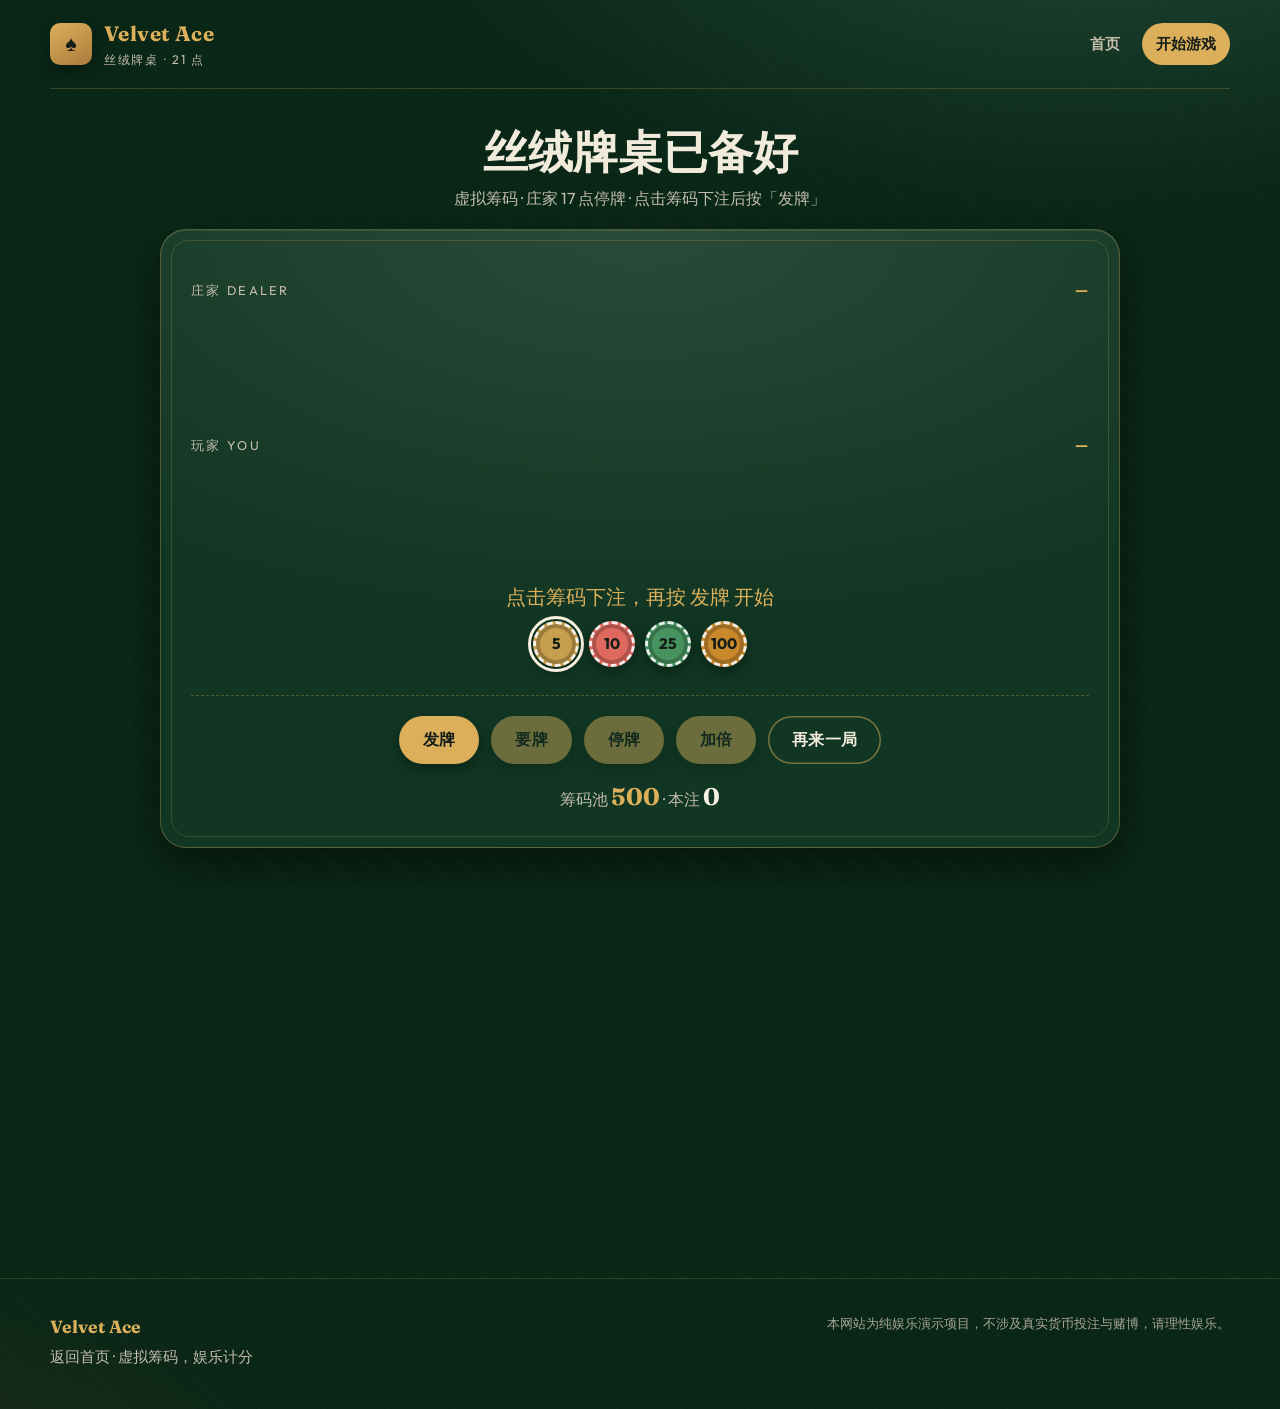
==== game.html @ 806f7ed6 "Update game.html via Marvis" ====
<!DOCTYPE html>
<html lang="zh-CN">
<head>
  <meta charset="UTF-8">
  <meta name="viewport" content="width=device-width, initial-scale=1.0">
  <title>开始游戏 — Velvet Ace 21 点 Blackjack | 在线扑克牌 21 点</title>
  <meta name="description" content="立即开始一局网页 21 点（Blackjack）：庄家 17 点停牌，支持要牌、停牌、加倍下注，Blackjack 2.5 倍赔付。免费、免安装，浏览器直接玩。">
  <meta name="robots" content="index, follow">
  <link rel="canonical" href="https://velvetace.example/game.html">

  <meta property="og:type" content="website">
  <meta property="og:site_name" content="Velvet Ace">
  <meta property="og:title" content="开始 21 点 — Velvet Ace Blackjack">
  <meta property="og:description" content="免费网页 21 点，即时发牌，支持加倍，Blackjack 2.5 倍赔付。无需下载。">
  <meta property="og:image" content="https://velvetace.example/assets/img/og-cover.png">

  <link rel="icon" href="assets/img/icon.svg" type="image/svg+xml">
  <link rel="manifest" href="manifest.webmanifest">

  <link rel="preconnect" href="https://fonts.googleapis.com">
  <link rel="preconnect" href="https://fonts.gstatic.com" crossorigin>
  <link rel="stylesheet" href="https://fonts.googleapis.com/css2?family=Fraunces:opsz,wght@9..144,500;9..144,600;9..144,700&family=Outfit:wght@400;500;600;700&display=swap">

  <link rel="stylesheet" href="assets/css/style.css">
</head>
<body>
  <header class="site wrap">
    <a class="brand" href="index.html" aria-label="Velvet Ace 首页">
      <span class="mark">♠</span>
      <span><strong>Velvet Ace</strong><small>丝绒牌桌 · 21 点</small></span>
    </a>
    <nav class="site" aria-label="主导航">
      <a href="index.html">首页</a>
      <a href="game.html" aria-current="page">开始游戏</a>
    </nav>
  </header>

  <main>
    <section class="game-hero wrap">
      <h1>丝绒牌桌已备好</h1>
      <p style="color:var(--muted)">虚拟筹码 · 庄家 17 点停牌 · 点击筹码下注后按「发牌」</p>
    </section>

    <section class="table wrap">
      <!-- Dealer -->
      <div class="hand" aria-label="庄家手牌">
        <div class="hand-label"><span>庄家 Dealer</span><b id="dealer-score">—</b></div>
        <div class="cards" id="dealer-cards"></div>
      </div>

      <!-- Player -->
      <div class="hand" aria-label="玩家手牌">
        <div class="hand-label"><span>玩家 You</span><b id="player-score">—</b></div>
        <div class="cards" id="player-cards"></div>
      </div>

      <p class="msg" id="msg" aria-live="polite">点击筹码下注，再按 发牌 开始</p>

      <!-- Chips -->
      <div class="chips" role="group" aria-label="选择筹码面额">
        <button class="chip" data-value="5" style="--chip-bg:oklch(0.72 0.11 82)" aria-label="下注 5">5</button>
        <button class="chip" data-value="10" style="--chip-bg:oklch(0.66 0.15 27)" aria-label="下注 10">10</button>
        <button class="chip" data-value="25" style="--chip-bg:oklch(0.60 0.11 152)" aria-label="下注 25">25</button>
        <button class="chip" data-value="100" style="--chip-bg:oklch(0.68 0.13 72)" aria-label="下注 100">100</button>
      </div>

      <!-- Actions -->
      <div class="controls">
        <button class="btn btn-primary" id="btn-deal">发牌</button>
        <button class="btn btn-primary" id="btn-hit" disabled>要牌</button>
        <button class="btn btn-primary" id="btn-stand" disabled>停牌</button>
        <button class="btn btn-primary" id="btn-double" disabled>加倍</button>
        <button class="btn btn-ghost" id="btn-rebet">再来一局</button>
      </div>

      <!-- Bank -->
      <div class="bank">筹码池 <b id="bank-value">500</b> · 本注 <b style="color:var(--card-cream)" id="bet-value">0</b></div>
    </section>

    <section class="block">
      <div class="wrap">
        <div class="geo-strip reveal">
          <h3>本局速记</h3>
          <ul>
            <li>把牌（Hit）接近 21；超过 21 即「爆牌」判负。</li>
            <li>前两张手牌可「加倍」，翻倍本注并补一张牌。</li>
            <li>「Blackjack」首两张即 21，赔付 2.5 倍。</li>
          </ul>
        </div>
      </div>
    </section>
  </main>

  <footer class="site">
    <div class="wrap cols">
      <div>
        <strong style="font-family:var(--font-display);color:var(--gilt);font-size:1.1rem">Velvet Ace</strong>
        <p style="margin-top:6px"><a href="index.html">返回首页</a> · 虚拟筹码，娱乐计分</p>
      </div>
      <p class="legal">本网站为纯娱乐演示项目，不涉及真实货币投注与赌博，请理性娱乐。</p>
    </div>
  </footer>

  <script src="assets/js/game.js"></script>
</body>
</html>
---- assets/css/style.css ----
/* Velvet Ace — Art Deco casino table · OKLCH palette, tinted neutrals */
:root{
  --felt-deep:oklch(0.30 0.055 158);
  --felt-mid:oklch(0.38 0.05 158);
  --baize:oklch(0.24 0.045 158);
  --gilt:oklch(0.78 0.115 82);
  --gilt-soft:oklch(0.70 0.10 82);
  --brass:oklch(0.62 0.10 72);
  --card-cream:oklch(0.96 0.022 88);
  --card-cream-dim:oklch(0.90 0.022 88);
  --ink:oklch(0.22 0.015 158);
  --crimson:oklch(0.50 0.19 27);
  --crimson-deep:oklch(0.38 0.15 27);
  --jade:oklch(0.72 0.13 152);
  --text:oklch(0.94 0.02 88);
  --muted:oklch(0.80 0.025 88);
  --danger:oklch(0.65 0.17 27);
  --shadow-1:0 6px 14px oklch(0.10 0.02 158 / 0.35);
  --shadow-2:0 16px 40px oklch(0.08 0.02 158 / 0.5);
  --ring:0 0 0 3px oklch(0.78 0.115 82 / 0.55);
  --radius:14px;
  --font-display:"Fraunces",Georgia,"Times New Roman",serif;
  --font-body:"Outfit",system-ui,-apple-system,"Segoe UI",sans-serif;
}
@media (prefers-color-scheme:dark){:root{--felt-deep:oklch(0.22 0.045 158);--felt-mid:oklch(0.31 0.048 158);--baize:oklch(0.17 0.04 158);}}
*{box-sizing:border-box;margin:0;padding:0}
html{scroll-behavior:smooth}
body{
  font-family:var(--font-body);
  background:var(--baize);
  color:var(--text);
  line-height:1.55;
  min-height:100vh;
  background-image:
    radial-gradient(1200px 600px at 85% -10%,oklch(0.42 0.06 158 / 0.7),transparent 60%),
    radial-gradient(900px 520px at -10% 110%,oklch(0.45 0.08 72 / 0.28),transparent 55%),
    repeating-linear-gradient(45deg,transparent 0 22px,oklch(1 0 0 / 0.018) 22px 23px);
}
a{color:var(--gilt);text-decoration:none}
a:hover{color:var(--card-cream)}
button{font-family:var(--font-body)}
::selection{background:var(--gilt);color:var(--ink)}
:focus-visible{outline:none;box-shadow:var(--ring);border-radius:6px}

/* ---------- layout ---------- */
.wrap{width:min(1180px,100% - 40px);margin-inline:auto}
header.site{
  padding:18px 0;
  display:flex;align-items:center;justify-content:space-between;gap:20px;
  border-bottom:1px solid oklch(0.78 0.115 82 / 0.22);
}
.brand{display:flex;align-items:center;gap:12px}
.brand .mark{
  width:42px;height:42px;border-radius:10px;flex:none;
  display:grid;place-items:center;
  background:linear-gradient(150deg,var(--gilt),var(--brass));
  color:var(--ink);font-family:var(--font-display);font-weight:700;font-size:1.35rem;
  box-shadow:var(--shadow-1);
}
.brand strong{font-family:var(--font-display);font-size:1.3rem;letter-spacing:0.02em}
.brand small{display:block;color:var(--muted);font-size:0.78rem;letter-spacing:0.14em;text-transform:uppercase}
nav.site{display:flex;gap:8px;align-items:center}
nav.site a{
  padding:9px 14px;border-radius:999px;color:var(--muted);font-weight:600;font-size:0.95rem;
  transition:background 0.16s ease,color 0.16s ease;
}
nav.site a:hover{color:var(--card-cream);background:oklch(0.4 0.04 158 / 0.55)}
nav.site a[aria-current]{color:var(--ink);background:var(--gilt)}

/* ---------- hero / editorial ---------- */
.hero{
  padding:clamp(48px,8vw,104px) 0 40px;
  display:grid;grid-template-columns:1.15fr 0.85fr;gap:clamp(24px,5vw,64px);align-items:center;
}
.hero h1{
  font-family:var(--font-display);
  font-size:clamp(2.5rem,6vw,4.6rem);
  line-height:1.02;letter-spacing:-0.015em;font-weight:620;
  text-wrap:balance;
}
.hero h1 .rule{color:var(--gilt);position:relative;white-space:nowrap}
.hero h1 .rule::after{
  content:"";position:absolute;left:0;right:0;bottom:0.08em;height:0.09em;
  background:linear-gradient(90deg,var(--gilt),transparent);
}
.lede{
  margin-top:22px;max-width:56ch;color:var(--muted);font-size:clamp(1.02rem,1.6vw,1.2rem);
}
.cta-row{display:flex;flex-wrap:wrap;gap:14px;margin-top:34px}
.btn{
  appearance:none;border:0;cursor:pointer;
  display:inline-flex;align-items:center;justify-content:center;gap:10px;
  min-height:48px;padding:0 24px;border-radius:999px;
  font-weight:650;font-size:1rem;letter-spacing:0.01em;
  transition:transform 0.14s cubic-bezier(0.16,1,0.3,1),box-shadow 0.14s ease,background 0.14s ease,color 0.14s ease;
}
.btn:disabled{opacity:0.45;cursor:not-allowed;transform:none!important}
.btn:active:not(:disabled){transform:translateY(1px) scale(0.99)}
.btn-primary{background:var(--gilt);color:var(--ink);box-shadow:var(--shadow-1)}
.btn-primary:hover:not(:disabled){background:var(--card-cream);box-shadow:var(--shadow-2)}
.btn-primary:active:not(:disabled){background:var(--gilt-soft)}
.btn-ghost{background:transparent;color:var(--text);box-shadow:inset 0 0 0 1.5px oklch(0.78 0.115 82 / 0.5)}
.btn-ghost:hover:not(:disabled){box-shadow:inset 0 0 0 1.5px var(--gilt);color:var(--gilt)}
.btn-ghost:active:not(:disabled){background:oklch(0.78 0.115 82 / 0.12)}
.btn-ghost:focus-visible,.btn-primary:focus-visible{box-shadow:var(--ring)}
.btn-lg{min-height:56px;padding:0 32px;font-size:1.08rem}

.hero-panel{
  position:relative;border-radius:22px;overflow:hidden;
  background:var(--felt-deep);
  box-shadow:var(--shadow-2),inset 0 1px 0 oklch(1 0 0 / 0.08);
  padding:clamp(18px,3vw,30px);
  border:1px solid oklch(0.78 0.115 82 / 0.28);
}
.hero-panel::before{
  content:"";position:absolute;inset:12px;border-radius:14px;pointer-events:none;
  border:1px solid oklch(0.78 0.115 82 / 0.22);
  background-image:radial-gradient(circle at 20% 0%,oklch(0.78 0.115 82 / 0.12),transparent 45%);
}
.deco-ace{
  position:relative;z-index:1;text-align:center;padding:14px 0 6px;
  font-family:var(--font-display);color:var(--gilt);
}
.deco-ace .suit{font-size:clamp(3rem,7vw,5.2rem);line-height:1;display:block}
.deco-ace .word{letter-spacing:0.34em;text-transform:uppercase;font-size:clamp(0.8rem,1.4vw,1rem);color:var(--muted)}
.stat-line{
  position:relative;z-index:1;display:grid;grid-template-columns:repeat(3,1fr);gap:10px;margin-top:20px;
}
.stat{background:oklch(0.28 0.045 158 / 0.8);border-radius:12px;padding:14px 8px;text-align:center}
.stat b{display:block;font-family:var(--font-display);font-size:clamp(1.2rem,2.4vw,1.7rem);color:var(--gilt)}
.stat span{font-size:0.74rem;letter-spacing:0.1em;text-transform:uppercase;color:var(--muted)}

/* ---------- sections ---------- */
section.block{padding:clamp(40px,6vw,72px) 0}
.section-head{max-width:640px;margin-bottom:34px}
.section-head .kicker{
  font-size:0.8rem;letter-spacing:0.22em;text-transform:uppercase;color:var(--gilt);font-weight:650;
}
.section-head h2{font-family:var(--font-display);font-size:clamp(1.8rem,3.6vw,2.7rem);font-weight:600;margin-top:8px;text-wrap:balance}
.section-head p{color:var(--muted);margin-top:10px}

.rules-grid{display:grid;grid-template-columns:repeat(3,1fr);gap:18px}
.rule-card{
  background:var(--felt-mid);border-radius:var(--radius);padding:24px 22px;
  box-shadow:var(--shadow-1);position:relative;overflow:hidden;
  transition:transform 0.18s cubic-bezier(0.16,1,0.3,1);
}
.rule-card:hover{transform:translateY(-3px)}
.rule-card .num{
  font-family:var(--font-display);font-size:1rem;color:var(--ink);
  background:var(--gilt);border-radius:999px;width:32px;height:32px;
  display:grid;place-items:center;margin-bottom:14px;font-weight:700;
}
.rule-card h3{font-size:1.12rem;margin-bottom:8px}
.rule-card p{color:var(--muted);font-size:0.95rem}

.faq-list{max-width:760px;display:grid;gap:12px}
details.faq{
  background:var(--felt-mid);border-radius:var(--radius);box-shadow:var(--shadow-1);overflow:hidden;
}
details.faq summary{
  cursor:pointer;list-style:none;padding:18px 22px;font-weight:650;font-size:1.05rem;
  display:flex;justify-content:space-between;gap:16px;align-items:center;
}
details.faq summary::-webkit-details-marker{display:none}
details.faq summary::after{
  content:"+";font-family:var(--font-display);font-size:1.4rem;color:var(--gilt);line-height:1;
  transition:transform 0.2s ease;
}
details.faq[open] summary::after{transform:rotate(45deg)}
details.faq p{padding:0 22px 20px;color:var(--muted)}

/* ---------- game page ---------- */
.game-hero{padding:28px 0 18px;text-align:center}
.game-hero h1{font-family:var(--font-display);font-size:clamp(1.9rem,4vw,2.8rem);font-weight:600}
.table{
  max-width:960px;margin:0 auto;border-radius:26px;padding:clamp(18px,3vw,30px);
  background:
    radial-gradient(120% 90% at 50% 0%,var(--felt-mid),var(--felt-deep) 70%);
  box-shadow:var(--shadow-2),inset 0 1px 0 oklch(1 0 0 / 0.09);
  border:1px solid oklch(0.78 0.115 82 / 0.3);
  position:relative;overflow:hidden;
}
.table::before{
  content:"";position:absolute;inset:10px;border-radius:18px;pointer-events:none;
  border:1px solid oklch(0.78 0.115 82 / 0.2);
}
.hand{padding:18px 0 8px;position:relative;z-index:1}
.hand-label{
  display:flex;justify-content:space-between;align-items:baseline;
  font-size:0.8rem;letter-spacing:0.18em;text-transform:uppercase;color:var(--muted);
  margin-bottom:10px;
}
.hand-label b{color:var(--gilt);font-size:0.95rem;letter-spacing:0.04em;text-transform:none}
.cards{display:flex;flex-wrap:wrap;gap:10px;min-height:96px;align-items:center}
.card{
  width:clamp(58px,9vw,74px);height:clamp(84px,13vw,104px);border-radius:10px;
  background:linear-gradient(160deg,var(--card-cream),var(--card-cream-dim));
  color:var(--ink);box-shadow:var(--shadow-1),inset 0 0 0 1px oklch(0.3 0.02 88 / 0.2);
  display:flex;flex-direction:column;justify-content:space-between;padding:7px 8px;
  font-family:var(--font-display);font-weight:700;font-size:1.12rem;line-height:1;
  animation:deal 0.3s cubic-bezier(0.16,1,0.3,1) both;
}
.card[data-suit="♠"],.card[data-suit="♣"]{color:var(--ink)}
.card[data-suit="♥"],.card[data-suit="♦"]{color:var(--crimson)}
.card .top{display:flex;flex-direction:column;align-items:flex-start}
.card .suit-lg{font-size:1.5rem;line-height:1;margin-top:auto}
.card.face-down{
  background:repeating-linear-gradient(45deg,var(--crimson-deep),var(--crimson-deep) 6px,var(--crimson) 6px 12px);
  color:transparent;
}
.card.is-bust{opacity:0.55;filter:grayscale(0.7)}
@keyframes deal{from{opacity:0;transform:translateY(-14px) rotate(-4deg) scale(0.92)}to{opacity:1;transform:none}}

.scoreline{position:relative;z-index:1;text-align:right;font-size:0.9rem;color:var(--muted);margin-top:4px}
.scoreline b{color:var(--text);font-size:1.05rem}

.controls{
  position:relative;z-index:1;display:flex;flex-wrap:wrap;gap:12px;justify-content:center;
  padding:20px 0 6px;border-top:1px dashed oklch(0.78 0.115 82 / 0.3);margin-top:12px;
}
.chips{
  position:relative;z-index:1;display:flex;gap:10px;align-items:center;justify-content:center;
  padding:6px 0 16px;flex-wrap:wrap;
}
.chip{
  width:46px;height:46px;border-radius:50%;border:3px dashed oklch(1 0 0 / 0.85);cursor:pointer;
  font-weight:750;font-size:0.95rem;color:var(--ink);
  display:grid;place-items:center;box-shadow:var(--shadow-1),inset 0 0 0 4px oklch(0 0 0 / 0.22);
  transition:transform 0.12s ease,filter 0.12s ease;
  background:var(--chip-bg,var(--gilt));
}
.chip:hover{transform:translateY(-3px) scale(1.06)}
.chip:active{transform:translateY(0) scale(0.97)}
.chip.selected{outline:3px solid var(--card-cream);outline-offset:2px}
.bank{
  position:relative;z-index:1;text-align:center;padding:8px 0 2px;color:var(--muted);
}
.bank b{font-family:var(--font-display);font-size:1.5rem;color:var(--gilt)}
.msg{
  position:relative;z-index:1;text-align:center;min-height:2.2em;padding:10px 0 0;
  font-family:var(--font-display);font-size:1.25rem;color:var(--gilt);
}
.msg.is-loss{color:var(--danger)}
.msg.is-win{color:var(--jade)}

/* ---------- seo / geo strip ---------- */
.geo-strip{
  background:var(--felt-mid);border-radius:var(--radius);padding:26px 24px;
  box-shadow:var(--shadow-1);margin-top:26px;
}
.geo-strip h3{font-family:var(--font-display);font-size:1.25rem;margin-bottom:10px}
.geo-strip ul{list-style:none;display:grid;gap:8px}
.geo-strip li{color:var(--muted);font-size:0.95rem;padding-left:22px;position:relative}
.geo-strip li::before{content:"◆";position:absolute;left:0;color:var(--gilt);font-size:0.8rem;top:0.2em}
.geo-strip code{
  background:oklch(0.2 0.03 158);border-radius:5px;padding:1px 6px;
  font-size:0.85em;color:var(--gilt-soft);
}

/* ---------- footer ---------- */
footer.site{
  margin-top:clamp(40px,7vw,80px);padding:34px 0 40px;
  border-top:1px solid oklch(0.78 0.115 82 / 0.2);
  color:var(--muted);font-size:0.92rem;
}
footer.site .cols{display:flex;flex-wrap:wrap;gap:28px;justify-content:space-between;align-items:flex-start}
footer.site a{color:var(--muted)}
footer.site a:hover{color:var(--gilt)}
.legal{max-width:560px;font-size:0.82rem;line-height:1.6;opacity:0.85}

/* ---------- reveal ---------- */
.reveal{opacity:0;transform:translateY(18px);transition:opacity 0.55s ease,transform 0.55s cubic-bezier(0.16,1,0.3,1)}
.reveal.in{opacity:1;transform:none}

/* ---------- responsive ---------- */
@media (max-width:820px){
  .hero{grid-template-columns:1fr}
  .rules-grid{grid-template-columns:1fr}
  nav.site a{padding:8px 10px;font-size:0.88rem}
}
@media (prefers-reduced-motion:reduce){
  *{animation:none!important;transition:none!important;scroll-behavior:auto}
  .reveal{opacity:1;transform:none}
}
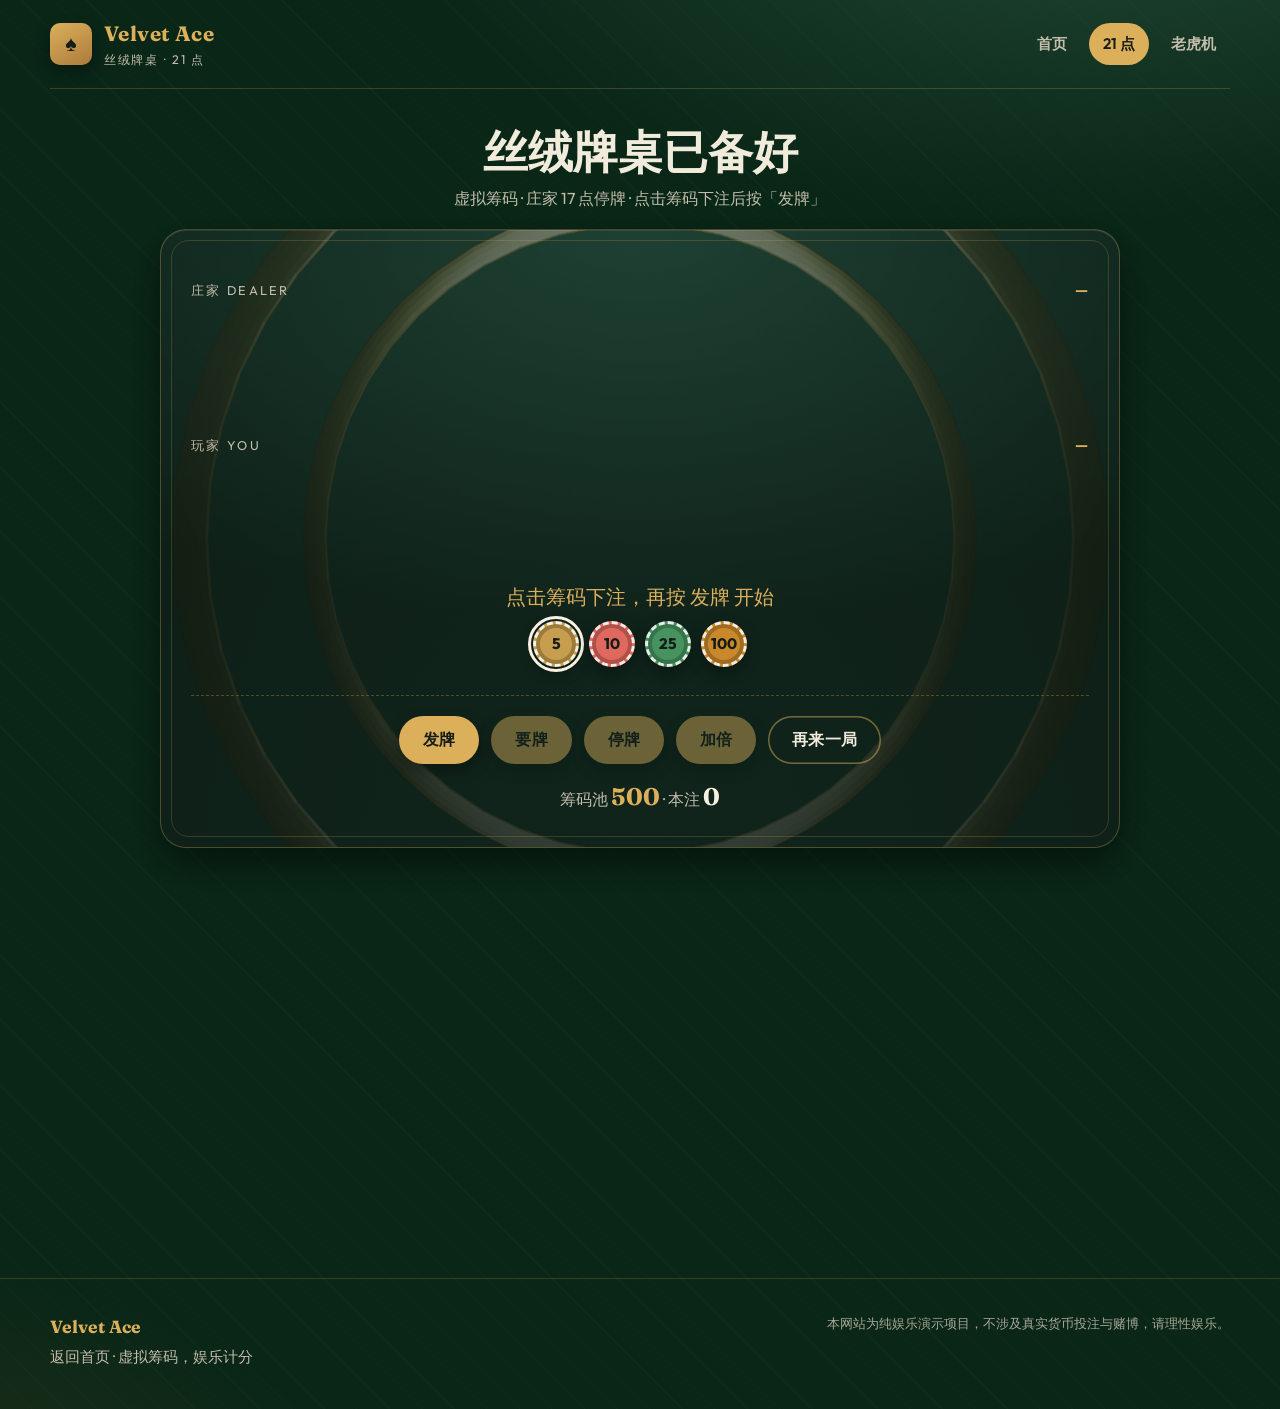
==== commit 7056854b: "deploy slot: game.html" ====
--- a/game.html
+++ b/game.html
@@ -12,9 +12,11 @@
   <meta property="og:site_name" content="Velvet Ace">
   <meta property="og:title" content="开始 21 点 — Velvet Ace Blackjack">
   <meta property="og:description" content="免费网页 21 点，即时发牌，支持加倍，Blackjack 2.5 倍赔付。无需下载。">
-  <meta property="og:image" content="https://velvetace.example/assets/img/og-cover.png">
+  <meta property="og:image" content="https://velvetace.example/assets/img/hero-cover.png">
+  <meta property="og:image:width" content="1400">
+  <meta property="og:image:height" content="800">
 
-  <link rel="icon" href="assets/img/icon.svg" type="image/svg+xml">
+  <link rel="icon" href="assets/img/icon-512.png" type="image/png">
   <link rel="manifest" href="manifest.webmanifest">
 
   <link rel="preconnect" href="https://fonts.googleapis.com">
@@ -22,6 +24,50 @@
   <link rel="stylesheet" href="https://fonts.googleapis.com/css2?family=Fraunces:opsz,wght@9..144,500;9..144,600;9..144,700&family=Outfit:wght@400;500;600;700&display=swap">
 
   <link rel="stylesheet" href="assets/css/style.css">
+
+  <!-- Structured data: VideoGame (game page) -->
+  <script type="application/ld+json">
+  {
+    "@context": "https://schema.org",
+    "@type": "VideoGame",
+    "name": "Velvet Ace 21 点 Blackjack",
+    "alternateName": "Velvet Ace Blackjack",
+    "url": "https://velvetace.example/game.html",
+    "description": "免费网页 21 点 Blackjack：庄家 17 点停牌，支持要牌、停牌、加倍下注，Blackjack 2.5 倍赔付。虚拟筹码娱乐计分，无需下载、无需注册。",
+    "applicationCategory": "GameApplication",
+    "operatingSystem": "Any",
+    "browserRequirements": "Requires JavaScript",
+    "genre": "card game casino",
+    "playMode": "SinglePlayer",
+    "inLanguage": "zh-CN",
+    "offers": { "@type": "Offer", "price": "0", "priceCurrency": "CNY", "availability": "https://schema.org/InStock" },
+    "image": "https://velvetace.example/assets/img/hero-cover.png",
+    "publisher": { "@type": "Organization", "name": "Velvet Ace", "url": "https://velvetace.example/" }
+  }
+  </script>
+  <script type="application/ld+json">
+  {
+    "@context": "https://schema.org",
+    "@type": "FAQPage",
+    "mainEntity": [
+      {
+        "@type": "Question",
+        "name": "21 点怎么玩？",
+        "acceptedAnswer": { "@type": "Answer", "text": "目标手牌点数最接近且不超过 21。可要牌（Hit）、停牌（Stand）、加倍（Double）。超过 21 即爆牌判负，庄家 17 点停牌。" }
+      },
+      {
+        "@type": "Question",
+        "name": "Blackjack 赔率是多少？",
+        "acceptedAnswer": { "@type": "Answer", "text": "首两张即 21 点为 Blackjack，赔付 2.5 倍；普通获胜赔付 2 倍；平局退回筹码。" }
+      },
+      {
+        "@type": "Question",
+        "name": "游戏需要付费吗？",
+        "acceptedAnswer": { "@type": "Answer", "text": "完全免费。游戏内筹码为虚拟游戏币，仅娱乐计分，不涉及真实货币投注或提现。" }
+      }
+    ]
+  }
+  </script>
 </head>
 <body>
   <header class="site wrap">
@@ -31,7 +77,8 @@
     </a>
     <nav class="site" aria-label="主导航">
       <a href="index.html">首页</a>
-      <a href="game.html" aria-current="page">开始游戏</a>
+      <a href="game.html" aria-current="page">21 点</a>
+      <a href="slot.html">老虎机</a>
     </nav>
   </header>
 
--- a/assets/css/style.css
+++ b/assets/css/style.css
@@ -109,11 +109,19 @@
   position:relative;border-radius:22px;overflow:hidden;
   background:var(--felt-deep);
   box-shadow:var(--shadow-2),inset 0 1px 0 oklch(1 0 0 / 0.08);
-  padding:clamp(18px,3vw,30px);
   border:1px solid oklch(0.78 0.115 82 / 0.28);
 }
+.hero-visual{
+  display:block;width:100%;height:100%;object-fit:cover;
+  aspect-ratio:1400/800;
+}
+.hero-overlay{
+  position:absolute;inset:auto 0 0 0;z-index:2;
+  padding:clamp(18px,3vw,28px);
+  background:linear-gradient(180deg,transparent 0%,rgba(13,27,20,0.28) 30%,rgba(13,27,20,0.82) 100%);
+}
 .hero-panel::before{
-  content:"";position:absolute;inset:12px;border-radius:14px;pointer-events:none;
+  content:"";position:absolute;inset:12px;border-radius:14px;pointer-events:none;z-index:3;
   border:1px solid oklch(0.78 0.115 82 / 0.22);
   background-image:radial-gradient(circle at 20% 0%,oklch(0.78 0.115 82 / 0.12),transparent 45%);
 }
@@ -176,7 +184,8 @@
 .table{
   max-width:960px;margin:0 auto;border-radius:26px;padding:clamp(18px,3vw,30px);
   background:
-    radial-gradient(120% 90% at 50% 0%,var(--felt-mid),var(--felt-deep) 70%);
+    radial-gradient(120% 90% at 50% 0%,rgba(22,54,40,0.55),rgba(9,24,17,0.82) 70%),
+    url("../img/table-felt.png") center / cover no-repeat;
   box-shadow:var(--shadow-2),inset 0 1px 0 oklch(1 0 0 / 0.09);
   border:1px solid oklch(0.78 0.115 82 / 0.3);
   position:relative;overflow:hidden;
@@ -206,7 +215,7 @@
 .card .top{display:flex;flex-direction:column;align-items:flex-start}
 .card .suit-lg{font-size:1.5rem;line-height:1;margin-top:auto}
 .card.face-down{
-  background:repeating-linear-gradient(45deg,var(--crimson-deep),var(--crimson-deep) 6px,var(--crimson) 6px 12px);
+  background:url("../img/card-back.png") center / cover no-repeat;
   color:transparent;
 }
 .card.is-bust{opacity:0.55;filter:grayscale(0.7)}
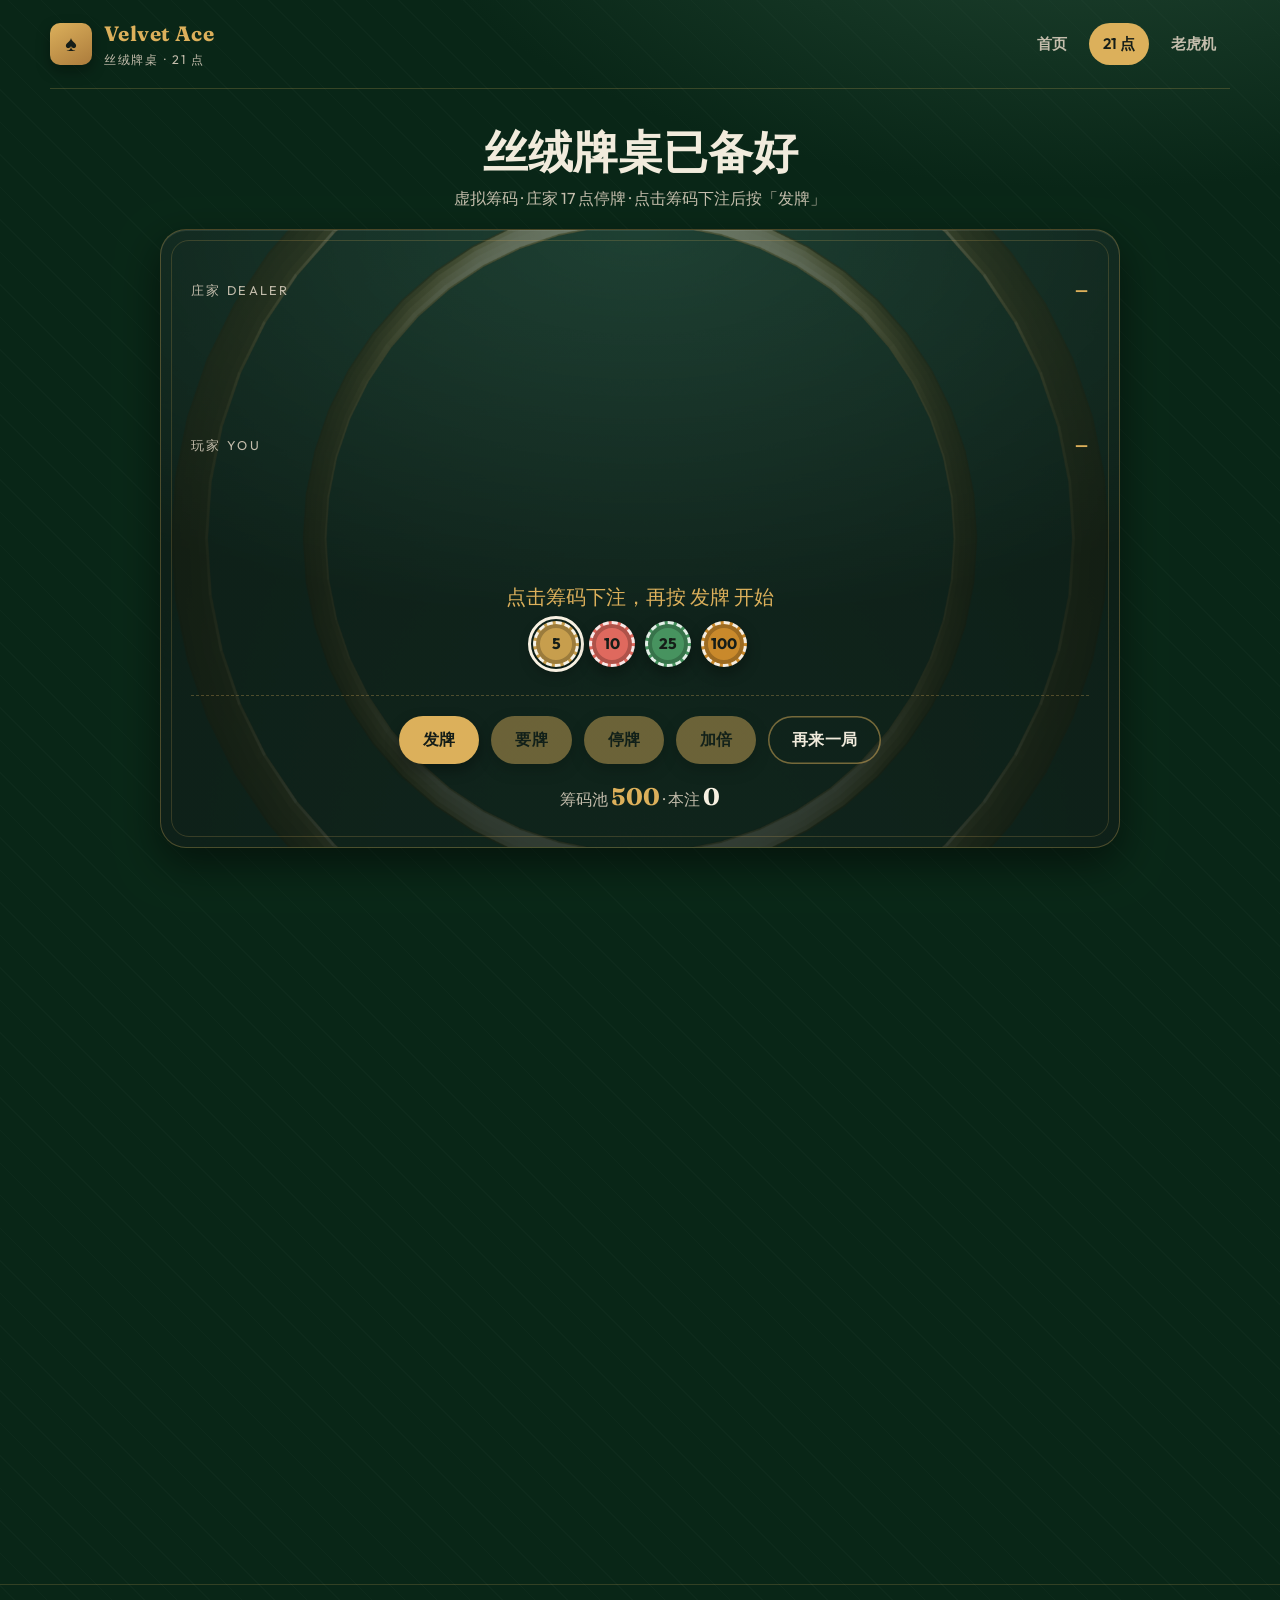
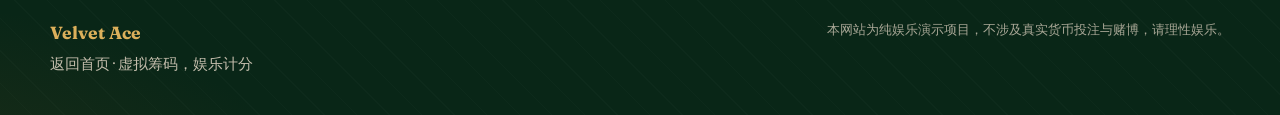
==== commit cb2de18f: "feat: Supabase cloud sync + leaderboard (game.html)" ====
--- a/game.html
+++ b/game.html
@@ -135,6 +135,13 @@
           </ul>
         </div>
       </div>
+    <section class="block">
+      <div class="wrap">
+        <div class="geo-strip reveal">
+          <h3>云端排行榜 · Top 10</h3>
+          <ol id="lb-blackjack" class="leaderboard"></ol>
+        </div>
+      </div>
     </section>
   </main>
 
@@ -148,6 +155,7 @@
     </div>
   </footer>
 
+  <script src="assets/js/backend.js"></script>
   <script src="assets/js/game.js"></script>
 </body>
 </html>
--- a/assets/css/style.css
+++ b/assets/css/style.css
@@ -1,294 +1,411 @@
-/* Velvet Ace — Art Deco casino table · OKLCH palette, tinted neutrals */
-:root{
-  --felt-deep:oklch(0.30 0.055 158);
-  --felt-mid:oklch(0.38 0.05 158);
-  --baize:oklch(0.24 0.045 158);
-  --gilt:oklch(0.78 0.115 82);
-  --gilt-soft:oklch(0.70 0.10 82);
-  --brass:oklch(0.62 0.10 72);
-  --card-cream:oklch(0.96 0.022 88);
-  --card-cream-dim:oklch(0.90 0.022 88);
-  --ink:oklch(0.22 0.015 158);
-  --crimson:oklch(0.50 0.19 27);
-  --crimson-deep:oklch(0.38 0.15 27);
-  --jade:oklch(0.72 0.13 152);
-  --text:oklch(0.94 0.02 88);
-  --muted:oklch(0.80 0.025 88);
-  --danger:oklch(0.65 0.17 27);
-  --shadow-1:0 6px 14px oklch(0.10 0.02 158 / 0.35);
-  --shadow-2:0 16px 40px oklch(0.08 0.02 158 / 0.5);
-  --ring:0 0 0 3px oklch(0.78 0.115 82 / 0.55);
-  --radius:14px;
-  --font-display:"Fraunces",Georgia,"Times New Roman",serif;
-  --font-body:"Outfit",system-ui,-apple-system,"Segoe UI",sans-serif;
-}
-@media (prefers-color-scheme:dark){:root{--felt-deep:oklch(0.22 0.045 158);--felt-mid:oklch(0.31 0.048 158);--baize:oklch(0.17 0.04 158);}}
-*{box-sizing:border-box;margin:0;padding:0}
-html{scroll-behavior:smooth}
-body{
-  font-family:var(--font-body);
-  background:var(--baize);
-  color:var(--text);
-  line-height:1.55;
-  min-height:100vh;
-  background-image:
-    radial-gradient(1200px 600px at 85% -10%,oklch(0.42 0.06 158 / 0.7),transparent 60%),
-    radial-gradient(900px 520px at -10% 110%,oklch(0.45 0.08 72 / 0.28),transparent 55%),
-    repeating-linear-gradient(45deg,transparent 0 22px,oklch(1 0 0 / 0.018) 22px 23px);
-}
-a{color:var(--gilt);text-decoration:none}
-a:hover{color:var(--card-cream)}
-button{font-family:var(--font-body)}
-::selection{background:var(--gilt);color:var(--ink)}
-:focus-visible{outline:none;box-shadow:var(--ring);border-radius:6px}
-
-/* ---------- layout ---------- */
-.wrap{width:min(1180px,100% - 40px);margin-inline:auto}
-header.site{
-  padding:18px 0;
-  display:flex;align-items:center;justify-content:space-between;gap:20px;
-  border-bottom:1px solid oklch(0.78 0.115 82 / 0.22);
-}
-.brand{display:flex;align-items:center;gap:12px}
-.brand .mark{
-  width:42px;height:42px;border-radius:10px;flex:none;
-  display:grid;place-items:center;
-  background:linear-gradient(150deg,var(--gilt),var(--brass));
-  color:var(--ink);font-family:var(--font-display);font-weight:700;font-size:1.35rem;
-  box-shadow:var(--shadow-1);
-}
-.brand strong{font-family:var(--font-display);font-size:1.3rem;letter-spacing:0.02em}
-.brand small{display:block;color:var(--muted);font-size:0.78rem;letter-spacing:0.14em;text-transform:uppercase}
-nav.site{display:flex;gap:8px;align-items:center}
-nav.site a{
-  padding:9px 14px;border-radius:999px;color:var(--muted);font-weight:600;font-size:0.95rem;
-  transition:background 0.16s ease,color 0.16s ease;
-}
-nav.site a:hover{color:var(--card-cream);background:oklch(0.4 0.04 158 / 0.55)}
-nav.site a[aria-current]{color:var(--ink);background:var(--gilt)}
-
-/* ---------- hero / editorial ---------- */
-.hero{
-  padding:clamp(48px,8vw,104px) 0 40px;
-  display:grid;grid-template-columns:1.15fr 0.85fr;gap:clamp(24px,5vw,64px);align-items:center;
-}
-.hero h1{
-  font-family:var(--font-display);
-  font-size:clamp(2.5rem,6vw,4.6rem);
-  line-height:1.02;letter-spacing:-0.015em;font-weight:620;
-  text-wrap:balance;
-}
-.hero h1 .rule{color:var(--gilt);position:relative;white-space:nowrap}
-.hero h1 .rule::after{
-  content:"";position:absolute;left:0;right:0;bottom:0.08em;height:0.09em;
-  background:linear-gradient(90deg,var(--gilt),transparent);
-}
-.lede{
-  margin-top:22px;max-width:56ch;color:var(--muted);font-size:clamp(1.02rem,1.6vw,1.2rem);
-}
-.cta-row{display:flex;flex-wrap:wrap;gap:14px;margin-top:34px}
-.btn{
-  appearance:none;border:0;cursor:pointer;
-  display:inline-flex;align-items:center;justify-content:center;gap:10px;
-  min-height:48px;padding:0 24px;border-radius:999px;
-  font-weight:650;font-size:1rem;letter-spacing:0.01em;
-  transition:transform 0.14s cubic-bezier(0.16,1,0.3,1),box-shadow 0.14s ease,background 0.14s ease,color 0.14s ease;
-}
-.btn:disabled{opacity:0.45;cursor:not-allowed;transform:none!important}
-.btn:active:not(:disabled){transform:translateY(1px) scale(0.99)}
-.btn-primary{background:var(--gilt);color:var(--ink);box-shadow:var(--shadow-1)}
-.btn-primary:hover:not(:disabled){background:var(--card-cream);box-shadow:var(--shadow-2)}
-.btn-primary:active:not(:disabled){background:var(--gilt-soft)}
-.btn-ghost{background:transparent;color:var(--text);box-shadow:inset 0 0 0 1.5px oklch(0.78 0.115 82 / 0.5)}
-.btn-ghost:hover:not(:disabled){box-shadow:inset 0 0 0 1.5px var(--gilt);color:var(--gilt)}
-.btn-ghost:active:not(:disabled){background:oklch(0.78 0.115 82 / 0.12)}
-.btn-ghost:focus-visible,.btn-primary:focus-visible{box-shadow:var(--ring)}
-.btn-lg{min-height:56px;padding:0 32px;font-size:1.08rem}
-
-.hero-panel{
-  position:relative;border-radius:22px;overflow:hidden;
-  background:var(--felt-deep);
-  box-shadow:var(--shadow-2),inset 0 1px 0 oklch(1 0 0 / 0.08);
-  border:1px solid oklch(0.78 0.115 82 / 0.28);
-}
-.hero-visual{
-  display:block;width:100%;height:100%;object-fit:cover;
-  aspect-ratio:1400/800;
-}
-.hero-overlay{
-  position:absolute;inset:auto 0 0 0;z-index:2;
-  padding:clamp(18px,3vw,28px);
-  background:linear-gradient(180deg,transparent 0%,rgba(13,27,20,0.28) 30%,rgba(13,27,20,0.82) 100%);
-}
-.hero-panel::before{
-  content:"";position:absolute;inset:12px;border-radius:14px;pointer-events:none;z-index:3;
-  border:1px solid oklch(0.78 0.115 82 / 0.22);
-  background-image:radial-gradient(circle at 20% 0%,oklch(0.78 0.115 82 / 0.12),transparent 45%);
-}
-.deco-ace{
-  position:relative;z-index:1;text-align:center;padding:14px 0 6px;
-  font-family:var(--font-display);color:var(--gilt);
-}
-.deco-ace .suit{font-size:clamp(3rem,7vw,5.2rem);line-height:1;display:block}
-.deco-ace .word{letter-spacing:0.34em;text-transform:uppercase;font-size:clamp(0.8rem,1.4vw,1rem);color:var(--muted)}
-.stat-line{
-  position:relative;z-index:1;display:grid;grid-template-columns:repeat(3,1fr);gap:10px;margin-top:20px;
-}
-.stat{background:oklch(0.28 0.045 158 / 0.8);border-radius:12px;padding:14px 8px;text-align:center}
-.stat b{display:block;font-family:var(--font-display);font-size:clamp(1.2rem,2.4vw,1.7rem);color:var(--gilt)}
-.stat span{font-size:0.74rem;letter-spacing:0.1em;text-transform:uppercase;color:var(--muted)}
-
-/* ---------- sections ---------- */
-section.block{padding:clamp(40px,6vw,72px) 0}
-.section-head{max-width:640px;margin-bottom:34px}
-.section-head .kicker{
-  font-size:0.8rem;letter-spacing:0.22em;text-transform:uppercase;color:var(--gilt);font-weight:650;
-}
-.section-head h2{font-family:var(--font-display);font-size:clamp(1.8rem,3.6vw,2.7rem);font-weight:600;margin-top:8px;text-wrap:balance}
-.section-head p{color:var(--muted);margin-top:10px}
-
-.rules-grid{display:grid;grid-template-columns:repeat(3,1fr);gap:18px}
-.rule-card{
-  background:var(--felt-mid);border-radius:var(--radius);padding:24px 22px;
-  box-shadow:var(--shadow-1);position:relative;overflow:hidden;
-  transition:transform 0.18s cubic-bezier(0.16,1,0.3,1);
-}
-.rule-card:hover{transform:translateY(-3px)}
-.rule-card .num{
-  font-family:var(--font-display);font-size:1rem;color:var(--ink);
-  background:var(--gilt);border-radius:999px;width:32px;height:32px;
-  display:grid;place-items:center;margin-bottom:14px;font-weight:700;
-}
-.rule-card h3{font-size:1.12rem;margin-bottom:8px}
-.rule-card p{color:var(--muted);font-size:0.95rem}
-
-.faq-list{max-width:760px;display:grid;gap:12px}
-details.faq{
-  background:var(--felt-mid);border-radius:var(--radius);box-shadow:var(--shadow-1);overflow:hidden;
-}
-details.faq summary{
-  cursor:pointer;list-style:none;padding:18px 22px;font-weight:650;font-size:1.05rem;
-  display:flex;justify-content:space-between;gap:16px;align-items:center;
-}
-details.faq summary::-webkit-details-marker{display:none}
-details.faq summary::after{
-  content:"+";font-family:var(--font-display);font-size:1.4rem;color:var(--gilt);line-height:1;
-  transition:transform 0.2s ease;
-}
-details.faq[open] summary::after{transform:rotate(45deg)}
-details.faq p{padding:0 22px 20px;color:var(--muted)}
-
-/* ---------- game page ---------- */
-.game-hero{padding:28px 0 18px;text-align:center}
-.game-hero h1{font-family:var(--font-display);font-size:clamp(1.9rem,4vw,2.8rem);font-weight:600}
-.table{
-  max-width:960px;margin:0 auto;border-radius:26px;padding:clamp(18px,3vw,30px);
-  background:
-    radial-gradient(120% 90% at 50% 0%,rgba(22,54,40,0.55),rgba(9,24,17,0.82) 70%),
-    url("../img/table-felt.png") center / cover no-repeat;
-  box-shadow:var(--shadow-2),inset 0 1px 0 oklch(1 0 0 / 0.09);
-  border:1px solid oklch(0.78 0.115 82 / 0.3);
-  position:relative;overflow:hidden;
-}
-.table::before{
-  content:"";position:absolute;inset:10px;border-radius:18px;pointer-events:none;
-  border:1px solid oklch(0.78 0.115 82 / 0.2);
-}
-.hand{padding:18px 0 8px;position:relative;z-index:1}
-.hand-label{
-  display:flex;justify-content:space-between;align-items:baseline;
-  font-size:0.8rem;letter-spacing:0.18em;text-transform:uppercase;color:var(--muted);
-  margin-bottom:10px;
-}
-.hand-label b{color:var(--gilt);font-size:0.95rem;letter-spacing:0.04em;text-transform:none}
-.cards{display:flex;flex-wrap:wrap;gap:10px;min-height:96px;align-items:center}
-.card{
-  width:clamp(58px,9vw,74px);height:clamp(84px,13vw,104px);border-radius:10px;
-  background:linear-gradient(160deg,var(--card-cream),var(--card-cream-dim));
-  color:var(--ink);box-shadow:var(--shadow-1),inset 0 0 0 1px oklch(0.3 0.02 88 / 0.2);
-  display:flex;flex-direction:column;justify-content:space-between;padding:7px 8px;
-  font-family:var(--font-display);font-weight:700;font-size:1.12rem;line-height:1;
-  animation:deal 0.3s cubic-bezier(0.16,1,0.3,1) both;
-}
-.card[data-suit="♠"],.card[data-suit="♣"]{color:var(--ink)}
-.card[data-suit="♥"],.card[data-suit="♦"]{color:var(--crimson)}
-.card .top{display:flex;flex-direction:column;align-items:flex-start}
-.card .suit-lg{font-size:1.5rem;line-height:1;margin-top:auto}
-.card.face-down{
-  background:url("../img/card-back.png") center / cover no-repeat;
-  color:transparent;
-}
-.card.is-bust{opacity:0.55;filter:grayscale(0.7)}
-@keyframes deal{from{opacity:0;transform:translateY(-14px) rotate(-4deg) scale(0.92)}to{opacity:1;transform:none}}
-
-.scoreline{position:relative;z-index:1;text-align:right;font-size:0.9rem;color:var(--muted);margin-top:4px}
-.scoreline b{color:var(--text);font-size:1.05rem}
-
-.controls{
-  position:relative;z-index:1;display:flex;flex-wrap:wrap;gap:12px;justify-content:center;
-  padding:20px 0 6px;border-top:1px dashed oklch(0.78 0.115 82 / 0.3);margin-top:12px;
-}
-.chips{
-  position:relative;z-index:1;display:flex;gap:10px;align-items:center;justify-content:center;
-  padding:6px 0 16px;flex-wrap:wrap;
-}
-.chip{
-  width:46px;height:46px;border-radius:50%;border:3px dashed oklch(1 0 0 / 0.85);cursor:pointer;
-  font-weight:750;font-size:0.95rem;color:var(--ink);
-  display:grid;place-items:center;box-shadow:var(--shadow-1),inset 0 0 0 4px oklch(0 0 0 / 0.22);
-  transition:transform 0.12s ease,filter 0.12s ease;
-  background:var(--chip-bg,var(--gilt));
-}
-.chip:hover{transform:translateY(-3px) scale(1.06)}
-.chip:active{transform:translateY(0) scale(0.97)}
-.chip.selected{outline:3px solid var(--card-cream);outline-offset:2px}
-.bank{
-  position:relative;z-index:1;text-align:center;padding:8px 0 2px;color:var(--muted);
-}
-.bank b{font-family:var(--font-display);font-size:1.5rem;color:var(--gilt)}
-.msg{
-  position:relative;z-index:1;text-align:center;min-height:2.2em;padding:10px 0 0;
-  font-family:var(--font-display);font-size:1.25rem;color:var(--gilt);
-}
-.msg.is-loss{color:var(--danger)}
-.msg.is-win{color:var(--jade)}
-
-/* ---------- seo / geo strip ---------- */
-.geo-strip{
-  background:var(--felt-mid);border-radius:var(--radius);padding:26px 24px;
-  box-shadow:var(--shadow-1);margin-top:26px;
-}
-.geo-strip h3{font-family:var(--font-display);font-size:1.25rem;margin-bottom:10px}
-.geo-strip ul{list-style:none;display:grid;gap:8px}
-.geo-strip li{color:var(--muted);font-size:0.95rem;padding-left:22px;position:relative}
-.geo-strip li::before{content:"◆";position:absolute;left:0;color:var(--gilt);font-size:0.8rem;top:0.2em}
-.geo-strip code{
-  background:oklch(0.2 0.03 158);border-radius:5px;padding:1px 6px;
-  font-size:0.85em;color:var(--gilt-soft);
-}
-
-/* ---------- footer ---------- */
-footer.site{
-  margin-top:clamp(40px,7vw,80px);padding:34px 0 40px;
-  border-top:1px solid oklch(0.78 0.115 82 / 0.2);
-  color:var(--muted);font-size:0.92rem;
-}
-footer.site .cols{display:flex;flex-wrap:wrap;gap:28px;justify-content:space-between;align-items:flex-start}
-footer.site a{color:var(--muted)}
-footer.site a:hover{color:var(--gilt)}
-.legal{max-width:560px;font-size:0.82rem;line-height:1.6;opacity:0.85}
-
-/* ---------- reveal ---------- */
-.reveal{opacity:0;transform:translateY(18px);transition:opacity 0.55s ease,transform 0.55s cubic-bezier(0.16,1,0.3,1)}
-.reveal.in{opacity:1;transform:none}
-
-/* ---------- responsive ---------- */
-@media (max-width:820px){
-  .hero{grid-template-columns:1fr}
-  .rules-grid{grid-template-columns:1fr}
-  nav.site a{padding:8px 10px;font-size:0.88rem}
-}
-@media (prefers-reduced-motion:reduce){
-  *{animation:none!important;transition:none!important;scroll-behavior:auto}
-  .reveal{opacity:1;transform:none}
-}
+/* Velvet Ace — Art Deco casino table · OKLCH palette, tinted neutrals */
+:root{
+  --felt-deep:oklch(0.30 0.055 158);
+  --felt-mid:oklch(0.38 0.05 158);
+  --baize:oklch(0.24 0.045 158);
+  --gilt:oklch(0.78 0.115 82);
+  --gilt-soft:oklch(0.70 0.10 82);
+  --brass:oklch(0.62 0.10 72);
+  --card-cream:oklch(0.96 0.022 88);
+  --card-cream-dim:oklch(0.90 0.022 88);
+  --ink:oklch(0.22 0.015 158);
+  --crimson:oklch(0.50 0.19 27);
+  --crimson-deep:oklch(0.38 0.15 27);
+  --jade:oklch(0.72 0.13 152);
+  --text:oklch(0.94 0.02 88);
+  --muted:oklch(0.80 0.025 88);
+  --danger:oklch(0.65 0.17 27);
+  --shadow-1:0 6px 14px oklch(0.10 0.02 158 / 0.35);
+  --shadow-2:0 16px 40px oklch(0.08 0.02 158 / 0.5);
+  --ring:0 0 0 3px oklch(0.78 0.115 82 / 0.55);
+  --radius:14px;
+  --font-display:"Fraunces",Georgia,"Times New Roman",serif;
+  --font-body:"Outfit",system-ui,-apple-system,"Segoe UI",sans-serif;
+}
+@media (prefers-color-scheme:dark){:root{--felt-deep:oklch(0.22 0.045 158);--felt-mid:oklch(0.31 0.048 158);--baize:oklch(0.17 0.04 158);}}
+*{box-sizing:border-box;margin:0;padding:0}
+html{scroll-behavior:smooth}
+body{
+  font-family:var(--font-body);
+  background:var(--baize);
+  color:var(--text);
+  line-height:1.55;
+  min-height:100vh;
+  background-image:
+    radial-gradient(1200px 600px at 85% -10%,oklch(0.42 0.06 158 / 0.7),transparent 60%),
+    radial-gradient(900px 520px at -10% 110%,oklch(0.45 0.08 72 / 0.28),transparent 55%),
+    repeating-linear-gradient(45deg,transparent 0 22px,oklch(1 0 0 / 0.018) 22px 23px);
+}
+a{color:var(--gilt);text-decoration:none}
+a:hover{color:var(--card-cream)}
+button{font-family:var(--font-body)}
+::selection{background:var(--gilt);color:var(--ink)}
+:focus-visible{outline:none;box-shadow:var(--ring);border-radius:6px}
+
+/* ---------- layout ---------- */
+.wrap{width:min(1180px,100% - 40px);margin-inline:auto}
+header.site{
+  padding:18px 0;
+  display:flex;align-items:center;justify-content:space-between;gap:20px;
+  border-bottom:1px solid oklch(0.78 0.115 82 / 0.22);
+}
+.brand{display:flex;align-items:center;gap:12px}
+.brand .mark{
+  width:42px;height:42px;border-radius:10px;flex:none;
+  display:grid;place-items:center;
+  background:linear-gradient(150deg,var(--gilt),var(--brass));
+  color:var(--ink);font-family:var(--font-display);font-weight:700;font-size:1.35rem;
+  box-shadow:var(--shadow-1);
+}
+.brand strong{font-family:var(--font-display);font-size:1.3rem;letter-spacing:0.02em}
+.brand small{display:block;color:var(--muted);font-size:0.78rem;letter-spacing:0.14em;text-transform:uppercase}
+nav.site{display:flex;gap:8px;align-items:center}
+nav.site a{
+  padding:9px 14px;border-radius:999px;color:var(--muted);font-weight:600;font-size:0.95rem;
+  transition:background 0.16s ease,color 0.16s ease;
+}
+nav.site a:hover{color:var(--card-cream);background:oklch(0.4 0.04 158 / 0.55)}
+nav.site a[aria-current]{color:var(--ink);background:var(--gilt)}
+
+/* ---------- hero / editorial ---------- */
+.hero{
+  padding:clamp(48px,8vw,104px) 0 40px;
+  display:grid;grid-template-columns:1.15fr 0.85fr;gap:clamp(24px,5vw,64px);align-items:center;
+}
+.hero h1{
+  font-family:var(--font-display);
+  font-size:clamp(2.5rem,6vw,4.6rem);
+  line-height:1.02;letter-spacing:-0.015em;font-weight:620;
+  text-wrap:balance;
+}
+.hero h1 .rule{color:var(--gilt);position:relative;white-space:nowrap}
+.hero h1 .rule::after{
+  content:"";position:absolute;left:0;right:0;bottom:0.08em;height:0.09em;
+  background:linear-gradient(90deg,var(--gilt),transparent);
+}
+.lede{
+  margin-top:22px;max-width:56ch;color:var(--muted);font-size:clamp(1.02rem,1.6vw,1.2rem);
+}
+.cta-row{display:flex;flex-wrap:wrap;gap:14px;margin-top:34px}
+.btn{
+  appearance:none;border:0;cursor:pointer;
+  display:inline-flex;align-items:center;justify-content:center;gap:10px;
+  min-height:48px;padding:0 24px;border-radius:999px;
+  font-weight:650;font-size:1rem;letter-spacing:0.01em;
+  transition:transform 0.14s cubic-bezier(0.16,1,0.3,1),box-shadow 0.14s ease,background 0.14s ease,color 0.14s ease;
+}
+.btn:disabled{opacity:0.45;cursor:not-allowed;transform:none!important}
+.btn:active:not(:disabled){transform:translateY(1px) scale(0.99)}
+.btn-primary{background:var(--gilt);color:var(--ink);box-shadow:var(--shadow-1)}
+.btn-primary:hover:not(:disabled){background:var(--card-cream);box-shadow:var(--shadow-2)}
+.btn-primary:active:not(:disabled){background:var(--gilt-soft)}
+.btn-ghost{background:transparent;color:var(--text);box-shadow:inset 0 0 0 1.5px oklch(0.78 0.115 82 / 0.5)}
+.btn-ghost:hover:not(:disabled){box-shadow:inset 0 0 0 1.5px var(--gilt);color:var(--gilt)}
+.btn-ghost:active:not(:disabled){background:oklch(0.78 0.115 82 / 0.12)}
+.btn-ghost:focus-visible,.btn-primary:focus-visible{box-shadow:var(--ring)}
+.btn-lg{min-height:56px;padding:0 32px;font-size:1.08rem}
+
+.hero-panel{
+  position:relative;border-radius:22px;overflow:hidden;
+  background:var(--felt-deep);
+  box-shadow:var(--shadow-2),inset 0 1px 0 oklch(1 0 0 / 0.08);
+  border:1px solid oklch(0.78 0.115 82 / 0.28);
+}
+.hero-visual{
+  display:block;width:100%;height:100%;object-fit:cover;
+  aspect-ratio:1400/800;
+}
+.hero-overlay{
+  position:absolute;inset:auto 0 0 0;z-index:2;
+  padding:clamp(18px,3vw,28px);
+  background:linear-gradient(180deg,transparent 0%,rgba(13,27,20,0.28) 30%,rgba(13,27,20,0.82) 100%);
+}
+.hero-panel::before{
+  content:"";position:absolute;inset:12px;border-radius:14px;pointer-events:none;z-index:3;
+  border:1px solid oklch(0.78 0.115 82 / 0.22);
+  background-image:radial-gradient(circle at 20% 0%,oklch(0.78 0.115 82 / 0.12),transparent 45%);
+}
+.deco-ace{
+  position:relative;z-index:1;text-align:center;padding:14px 0 6px;
+  font-family:var(--font-display);color:var(--gilt);
+}
+.deco-ace .suit{font-size:clamp(3rem,7vw,5.2rem);line-height:1;display:block}
+.deco-ace .word{letter-spacing:0.34em;text-transform:uppercase;font-size:clamp(0.8rem,1.4vw,1rem);color:var(--muted)}
+.stat-line{
+  position:relative;z-index:1;display:grid;grid-template-columns:repeat(3,1fr);gap:10px;margin-top:20px;
+}
+.stat{background:oklch(0.28 0.045 158 / 0.8);border-radius:12px;padding:14px 8px;text-align:center}
+.stat b{display:block;font-family:var(--font-display);font-size:clamp(1.2rem,2.4vw,1.7rem);color:var(--gilt)}
+.stat span{font-size:0.74rem;letter-spacing:0.1em;text-transform:uppercase;color:var(--muted)}
+
+/* ---------- sections ---------- */
+section.block{padding:clamp(40px,6vw,72px) 0}
+.section-head{max-width:640px;margin-bottom:34px}
+.section-head .kicker{
+  font-size:0.8rem;letter-spacing:0.22em;text-transform:uppercase;color:var(--gilt);font-weight:650;
+}
+.section-head h2{font-family:var(--font-display);font-size:clamp(1.8rem,3.6vw,2.7rem);font-weight:600;margin-top:8px;text-wrap:balance}
+.section-head p{color:var(--muted);margin-top:10px}
+
+.rules-grid{display:grid;grid-template-columns:repeat(3,1fr);gap:18px}
+.rule-card{
+  background:var(--felt-mid);border-radius:var(--radius);padding:24px 22px;
+  box-shadow:var(--shadow-1);position:relative;overflow:hidden;
+  transition:transform 0.18s cubic-bezier(0.16,1,0.3,1);
+}
+.rule-card:hover{transform:translateY(-3px)}
+.rule-card .num{
+  font-family:var(--font-display);font-size:1rem;color:var(--ink);
+  background:var(--gilt);border-radius:999px;width:32px;height:32px;
+  display:grid;place-items:center;margin-bottom:14px;font-weight:700;
+}
+.rule-card h3{font-size:1.12rem;margin-bottom:8px}
+.rule-card p{color:var(--muted);font-size:0.95rem}
+
+.faq-list{max-width:760px;display:grid;gap:12px}
+details.faq{
+  background:var(--felt-mid);border-radius:var(--radius);box-shadow:var(--shadow-1);overflow:hidden;
+}
+details.faq summary{
+  cursor:pointer;list-style:none;padding:18px 22px;font-weight:650;font-size:1.05rem;
+  display:flex;justify-content:space-between;gap:16px;align-items:center;
+}
+details.faq summary::-webkit-details-marker{display:none}
+details.faq summary::after{
+  content:"+";font-family:var(--font-display);font-size:1.4rem;color:var(--gilt);line-height:1;
+  transition:transform 0.2s ease;
+}
+details.faq[open] summary::after{transform:rotate(45deg)}
+details.faq p{padding:0 22px 20px;color:var(--muted)}
+
+/* ---------- game page ---------- */
+.game-hero{padding:28px 0 18px;text-align:center}
+.game-hero h1{font-family:var(--font-display);font-size:clamp(1.9rem,4vw,2.8rem);font-weight:600}
+.table{
+  max-width:960px;margin:0 auto;border-radius:26px;padding:clamp(18px,3vw,30px);
+  background:
+    radial-gradient(120% 90% at 50% 0%,rgba(22,54,40,0.55),rgba(9,24,17,0.82) 70%),
+    url("../img/table-felt.png") center / cover no-repeat;
+  box-shadow:var(--shadow-2),inset 0 1px 0 oklch(1 0 0 / 0.09);
+  border:1px solid oklch(0.78 0.115 82 / 0.3);
+  position:relative;overflow:hidden;
+}
+.table::before{
+  content:"";position:absolute;inset:10px;border-radius:18px;pointer-events:none;
+  border:1px solid oklch(0.78 0.115 82 / 0.2);
+}
+.hand{padding:18px 0 8px;position:relative;z-index:1}
+.hand-label{
+  display:flex;justify-content:space-between;align-items:baseline;
+  font-size:0.8rem;letter-spacing:0.18em;text-transform:uppercase;color:var(--muted);
+  margin-bottom:10px;
+}
+.hand-label b{color:var(--gilt);font-size:0.95rem;letter-spacing:0.04em;text-transform:none}
+.cards{display:flex;flex-wrap:wrap;gap:10px;min-height:96px;align-items:center}
+.card{
+  width:clamp(58px,9vw,74px);height:clamp(84px,13vw,104px);border-radius:10px;
+  background:linear-gradient(160deg,var(--card-cream),var(--card-cream-dim));
+  color:var(--ink);box-shadow:var(--shadow-1),inset 0 0 0 1px oklch(0.3 0.02 88 / 0.2);
+  display:flex;flex-direction:column;justify-content:space-between;padding:7px 8px;
+  font-family:var(--font-display);font-weight:700;font-size:1.12rem;line-height:1;
+  animation:deal 0.3s cubic-bezier(0.16,1,0.3,1) both;
+}
+.card[data-suit="♠"],.card[data-suit="♣"]{color:var(--ink)}
+.card[data-suit="♥"],.card[data-suit="♦"]{color:var(--crimson)}
+.card .top{display:flex;flex-direction:column;align-items:flex-start}
+.card .suit-lg{font-size:1.5rem;line-height:1;margin-top:auto}
+.card.face-down{
+  background:url("../img/card-back.png") center / cover no-repeat;
+  color:transparent;
+}
+.card.is-bust{opacity:0.55;filter:grayscale(0.7)}
+@keyframes deal{from{opacity:0;transform:translateY(-14px) rotate(-4deg) scale(0.92)}to{opacity:1;transform:none}}
+
+.scoreline{position:relative;z-index:1;text-align:right;font-size:0.9rem;color:var(--muted);margin-top:4px}
+.scoreline b{color:var(--text);font-size:1.05rem}
+
+.controls{
+  position:relative;z-index:1;display:flex;flex-wrap:wrap;gap:12px;justify-content:center;
+  padding:20px 0 6px;border-top:1px dashed oklch(0.78 0.115 82 / 0.3);margin-top:12px;
+}
+.chips{
+  position:relative;z-index:1;display:flex;gap:10px;align-items:center;justify-content:center;
+  padding:6px 0 16px;flex-wrap:wrap;
+}
+.chip{
+  width:46px;height:46px;border-radius:50%;border:3px dashed oklch(1 0 0 / 0.85);cursor:pointer;
+  font-weight:750;font-size:0.95rem;color:var(--ink);
+  display:grid;place-items:center;box-shadow:var(--shadow-1),inset 0 0 0 4px oklch(0 0 0 / 0.22);
+  transition:transform 0.12s ease,filter 0.12s ease;
+  background:var(--chip-bg,var(--gilt));
+}
+.chip:hover{transform:translateY(-3px) scale(1.06)}
+.chip:active{transform:translateY(0) scale(0.97)}
+.chip.selected{outline:3px solid var(--card-cream);outline-offset:2px}
+.bank{
+  position:relative;z-index:1;text-align:center;padding:8px 0 2px;color:var(--muted);
+}
+.bank b{font-family:var(--font-display);font-size:1.5rem;color:var(--gilt)}
+.msg{
+  position:relative;z-index:1;text-align:center;min-height:2.2em;padding:10px 0 0;
+  font-family:var(--font-display);font-size:1.25rem;color:var(--gilt);
+}
+.msg.is-loss{color:var(--danger)}
+.msg.is-win{color:var(--jade)}
+
+/* ---------- slot machine page ---------- */
+.slot-machine{
+  max-width:960px;margin:0 auto;border-radius:26px;padding:clamp(18px,3vw,30px);
+  background:
+    radial-gradient(120% 90% at 50% 0%,rgba(46,28,16,0.6),rgba(20,10,8,0.88) 70%),
+    url("../img/slot-hero.png") center / cover no-repeat;
+  box-shadow:var(--shadow-2),inset 0 1px 0 oklch(1 0 0 / 0.09);
+  border:1px solid oklch(0.78 0.115 82 / 0.3);
+  position:relative;overflow:hidden;
+}
+.slot-machine::before{
+  content:"";position:absolute;inset:10px;border-radius:18px;pointer-events:none;
+  border:1px solid oklch(0.78 0.115 82 / 0.2);
+}
+.slot-cabinet{
+  position:relative;z-index:1;border-radius:18px;padding:18px;
+  background:linear-gradient(170deg,oklch(0.32 0.05 30),oklch(0.20 0.03 25));
+  box-shadow:inset 0 1px 0 oklch(1 0 0 / 0.12),inset 0 -8px 22px oklch(0 0 0 / 0.5);
+}
+.slot-reels{
+  display:grid;grid-template-columns:repeat(3,1fr);gap:clamp(10px,2vw,16px);
+  padding:clamp(10px,2vw,16px);
+  background:oklch(0.10 0.01 25);
+  border-radius:12px;
+  box-shadow:inset 0 0 0 2px oklch(0.78 0.115 82 / 0.35),inset 0 6px 18px oklch(0 0 0 / 0.7);
+}
+.reel{
+  height:clamp(198px,34vw,252px);
+  border-radius:10px;overflow:hidden;position:relative;
+  background:linear-gradient(180deg,oklch(0.97 0.02 88),oklch(0.92 0.02 88));
+  box-shadow:inset 0 0 0 1px oklch(0.3 0.02 88 / 0.25),inset 0 0 30px oklch(0.6 0.1 82 / 0.18);
+  display:flex;flex-direction:column;
+}
+.reel::before,.reel::after{
+  content:"";position:absolute;left:0;right:0;height:26%;z-index:3;pointer-events:none;
+  background:linear-gradient(180deg,rgba(16,8,5,0.55),transparent);
+}
+.reel::after{top:auto;bottom:0;background:linear-gradient(0deg,rgba(16,8,5,0.55),transparent)}
+.reel.spinning .cell{
+  animation:reelblur 0.16s linear infinite alternate;
+}
+@keyframes reelblur{from{opacity:0.55}to{opacity:1}}
+.cell{
+  flex:1;display:grid;place-items:center;min-height:0;
+  font-family:var(--font-display);font-weight:700;
+  font-size:clamp(2rem,6vw,3.4rem);line-height:1;
+  color:var(--ink);
+  background:linear-gradient(180deg,var(--card-cream),var(--card-cream-dim));
+  border-bottom:1px solid oklch(0.3 0.02 88 / 0.18);
+  transition:background 0.3s ease,color 0.3s ease,transform 0.3s ease;
+}
+.cell.is-win{
+  background:linear-gradient(180deg,var(--gilt),var(--brass));
+  color:var(--ink);
+  transform:scale(1.06);
+  box-shadow:0 0 0 3px oklch(0.78 0.115 82 / 0.7);
+  z-index:2;position:relative;
+}
+.sym-7{color:oklch(0.55 0.19 27);-webkit-text-stroke:1px oklch(0.3 0.1 25 / 0.4)}
+.sym-bar{font-size:clamp(0.95rem,2.6vw,1.5rem);letter-spacing:0.08em;color:oklch(0.45 0.1 72)}
+.sym-bell{color:oklch(0.62 0.14 82)}
+.sym-cherry{color:oklch(0.62 0.2 25)}
+.sym-grape{color:oklch(0.52 0.16 305)}
+.sym-lemon{color:oklch(0.72 0.16 95)}
+.sym-diamond{color:oklch(0.68 0.13 200)}
+.paytable{
+  position:relative;z-index:1;margin-top:14px;display:flex;flex-wrap:wrap;gap:8px;
+  justify-content:center;align-items:center;color:var(--muted);font-size:0.88rem;
+}
+.paytable .pt-title{width:100%;text-align:center;letter-spacing:0.12em;text-transform:uppercase;font-size:0.74rem;color:var(--gilt)}
+.paytable span{display:inline-flex;align-items:center;gap:6px;background:oklch(0.2 0.02 25 / 0.7);border-radius:999px;padding:5px 12px}
+.paytable .sym{
+  font-family:var(--font-display);font-weight:700;font-size:1.05rem;
+  display:inline-grid;place-items:center;min-width:1.6em;height:1.6em;border-radius:8px;
+  background:var(--card-cream);color:var(--ink);
+}
+
+/* ---------- seo / geo strip ---------- */
+.geo-strip{
+  background:var(--felt-mid);border-radius:var(--radius);padding:26px 24px;
+  box-shadow:var(--shadow-1);margin-top:26px;
+}
+.geo-strip h3{font-family:var(--font-display);font-size:1.25rem;margin-bottom:10px}
+.geo-strip ul{list-style:none;display:grid;gap:8px}
+.geo-strip li{color:var(--muted);font-size:0.95rem;padding-left:22px;position:relative}
+.geo-strip li::before{content:"◆";position:absolute;left:0;color:var(--gilt);font-size:0.8rem;top:0.2em}
+.geo-strip code{
+  background:oklch(0.2 0.03 158);border-radius:5px;padding:1px 6px;
+  font-size:0.85em;color:var(--gilt-soft);
+}
+
+/* ---------- footer ---------- */
+footer.site{
+  margin-top:clamp(40px,7vw,80px);padding:34px 0 40px;
+  border-top:1px solid oklch(0.78 0.115 82 / 0.2);
+  color:var(--muted);font-size:0.92rem;
+}
+footer.site .cols{display:flex;flex-wrap:wrap;gap:28px;justify-content:space-between;align-items:flex-start}
+footer.site a{color:var(--muted)}
+footer.site a:hover{color:var(--gilt)}
+.legal{max-width:560px;font-size:0.82rem;line-height:1.6;opacity:0.85}
+
+/* ---------- reveal ---------- */
+.reveal{opacity:0;transform:translateY(18px);transition:opacity 0.55s ease,transform 0.55s cubic-bezier(0.16,1,0.3,1)}
+.reveal.in{opacity:1;transform:none}
+
+/* ---------- responsive ---------- */
+@media (max-width:820px){
+  .hero{grid-template-columns:1fr}
+  .rules-grid{grid-template-columns:1fr}
+  nav.site a{padding:8px 10px;font-size:0.88rem}
+}
+@media (prefers-reduced-motion:reduce){
+  *{animation:none!important;transition:none!important;scroll-behavior:auto}
+  .reveal{opacity:1;transform:none}
+}
+
+
+/* ---- cloud leaderboard ---- */
+.leaderboard {
+  list-style: none;
+  margin: 14px 0 0;
+  padding: 0;
+  display: grid;
+  gap: 8px;
+}
+.leaderboard li {
+  display: flex;
+  align-items: center;
+  gap: 12px;
+  padding: 8px 14px;
+  border-radius: 10px;
+  background: color-mix(in oklab, var(--card-cream, #f2e8d5) 85%, transparent);
+  font-size: 0.95rem;
+}
+.leaderboard .lb-rank {
+  min-width: 28px;
+  text-align: center;
+  font-weight: 700;
+  color: var(--gilt, #c9a227);
+  font-variant-numeric: tabular-nums;
+}
+.leaderboard .lb-name {
+  flex: 1;
+  font-weight: 600;
+}
+.leaderboard .lb-score {
+  font-variant-numeric: tabular-nums;
+  color: var(--muted, #6b6b6b);
+}
+.leaderboard .lb-loading,
+.leaderboard .lb-empty {
+  justify-content: center;
+  color: var(--muted, #6b6b6b);
+  font-style: italic;
+}
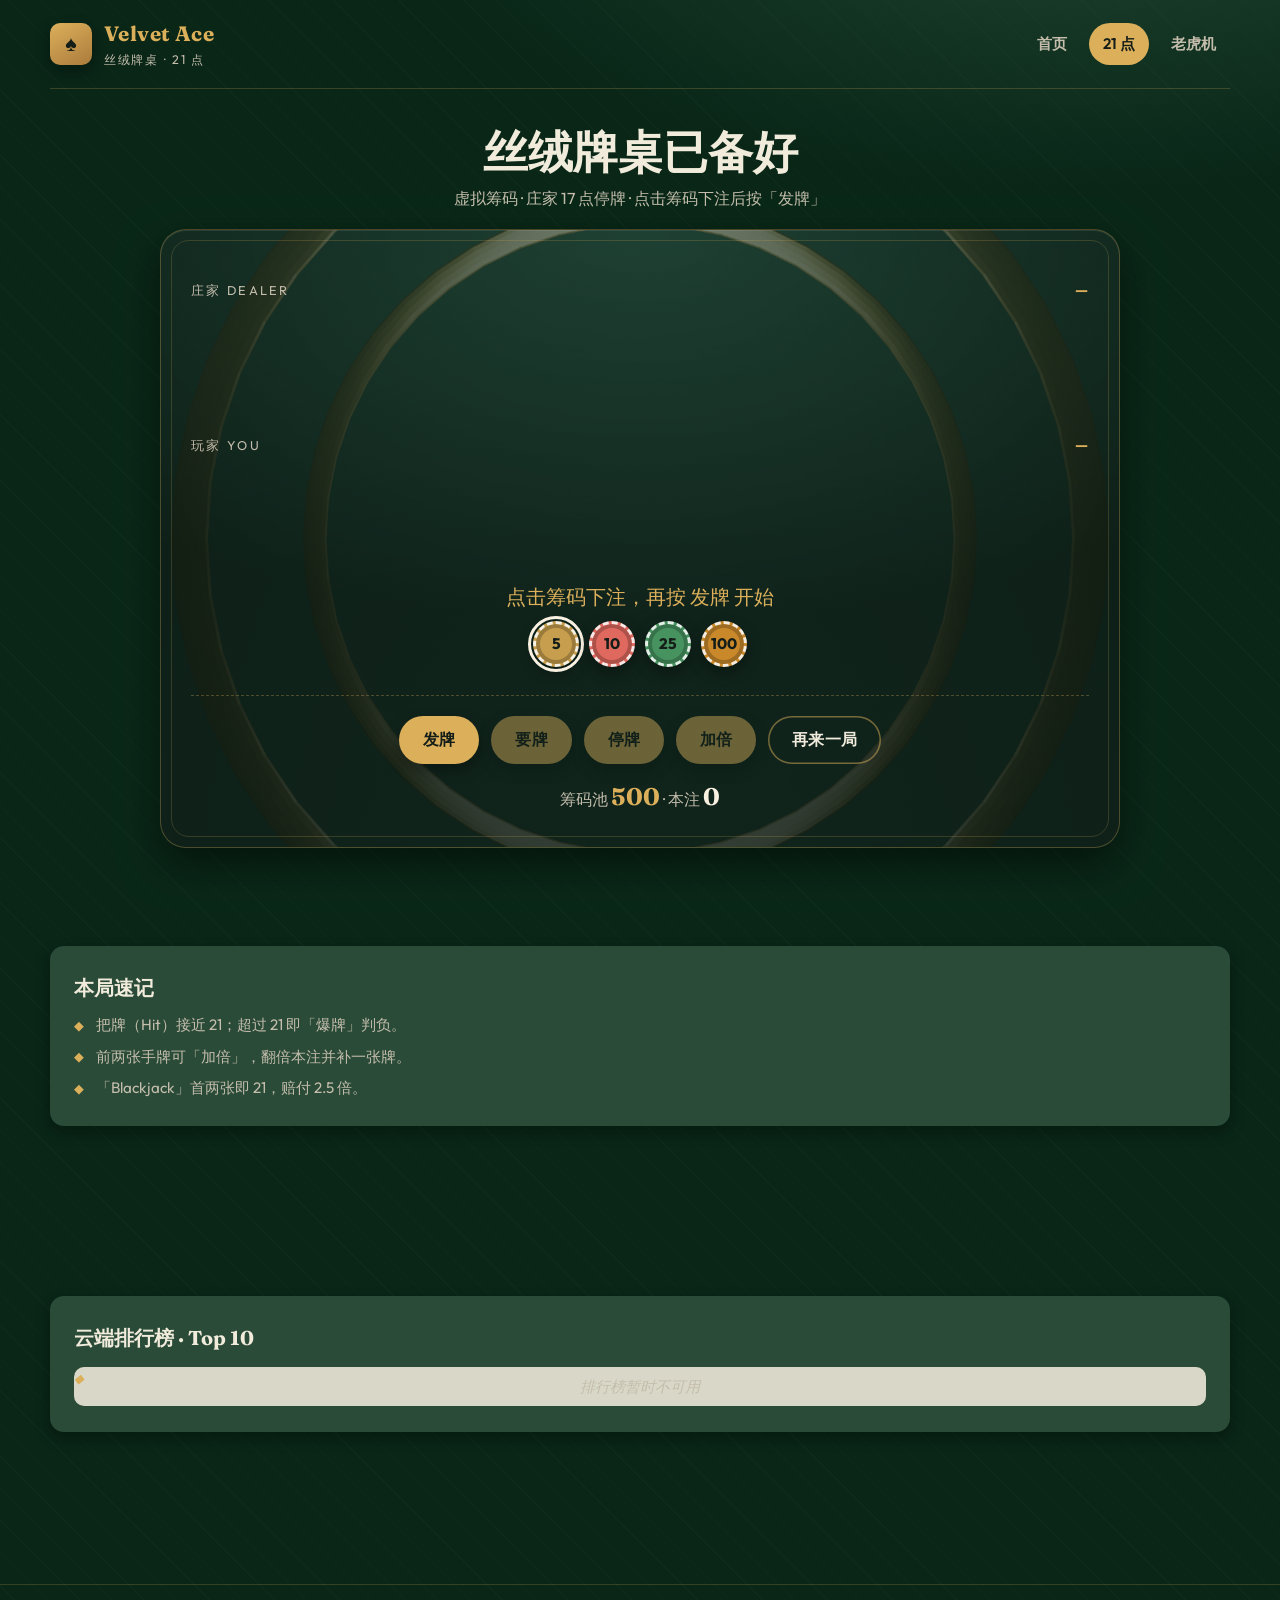
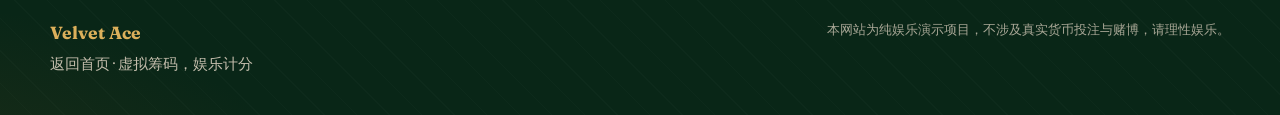
==== commit 08d6d980: "fix: playable gameplay + reveal on game pages (game.html)" ====
--- a/game.html
+++ b/game.html
@@ -135,6 +135,8 @@
           </ul>
         </div>
       </div>
+    </section>
+
     <section class="block">
       <div class="wrap">
         <div class="geo-strip reveal">
@@ -155,6 +157,7 @@
     </div>
   </footer>
 
+  <script src="assets/js/main.js"></script>
   <script src="assets/js/backend.js"></script>
   <script src="assets/js/game.js"></script>
 </body>
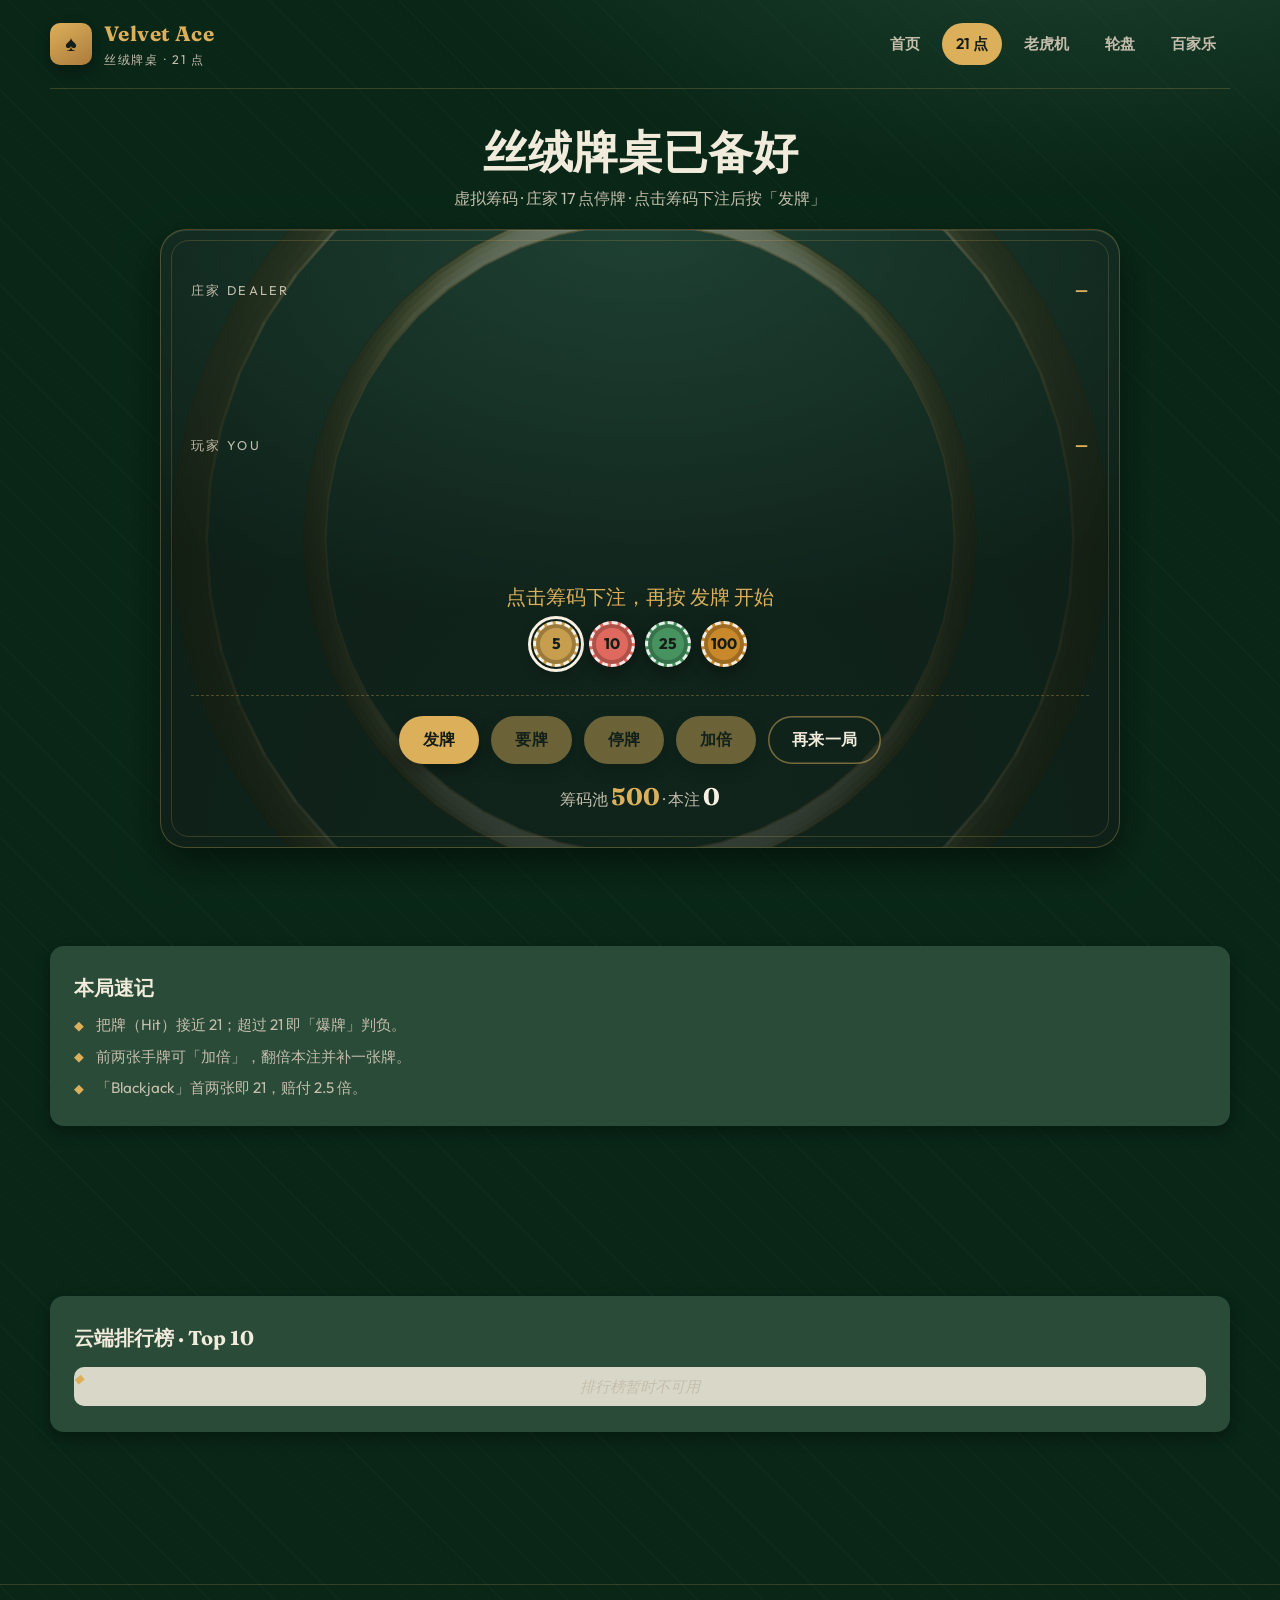
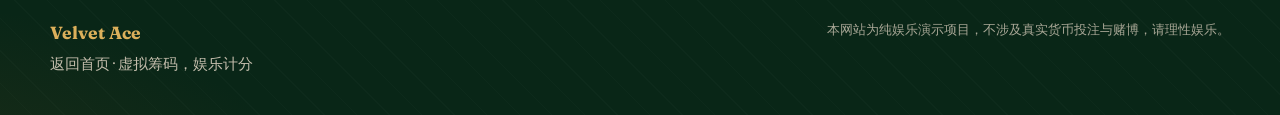
==== commit 9eebef12: "deploy: update game.html" ====
--- a/game.html
+++ b/game.html
@@ -79,6 +79,8 @@
       <a href="index.html">首页</a>
       <a href="game.html" aria-current="page">21 点</a>
       <a href="slot.html">老虎机</a>
+      <a href="roulette.html">轮盘</a>
+      <a href="baccarat.html">百家乐</a>
     </nav>
   </header>
 
--- a/assets/css/style.css
+++ b/assets/css/style.css
@@ -357,6 +357,7 @@
 
 /* ---------- reveal ---------- */
 .reveal{opacity:0;transform:translateY(18px);transition:opacity 0.55s ease,transform 0.55s cubic-bezier(0.16,1,0.3,1)}
+.geo-strip.reveal{opacity:1;transform:none}
 .reveal.in{opacity:1;transform:none}
 
 /* ---------- responsive ---------- */
